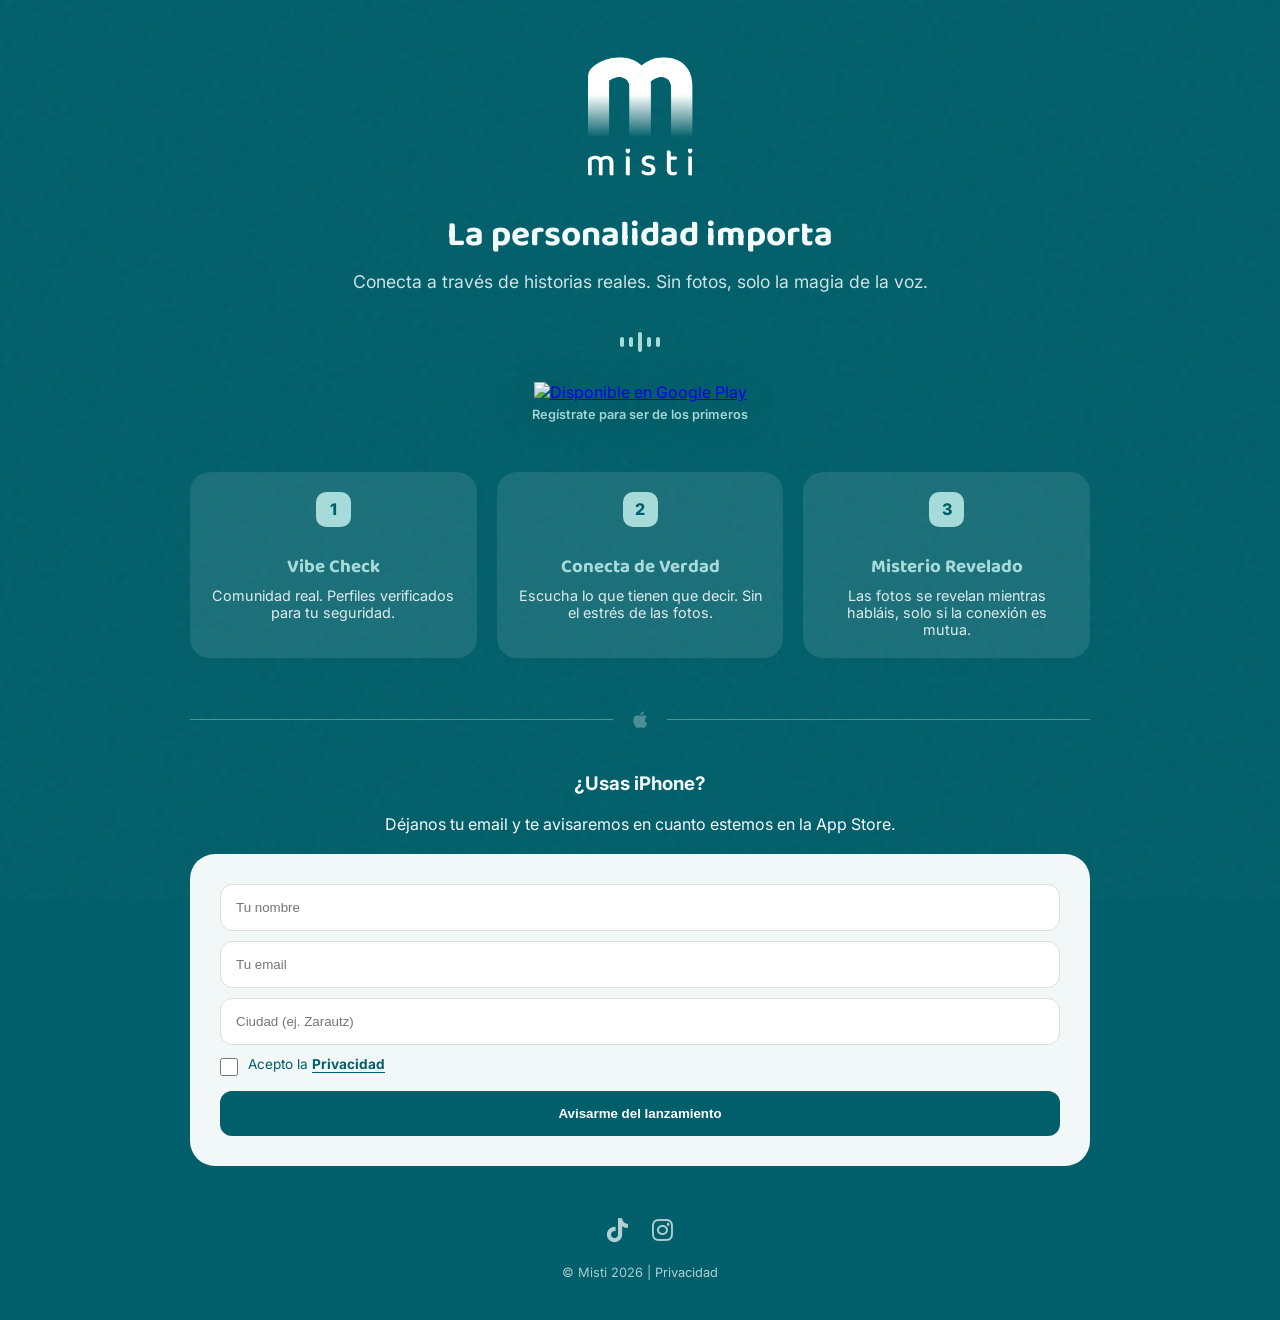
==== index.html @ 264b1047 "Update index.html" ====
<!DOCTYPE html>
<html lang="es">
<head>
    <meta name="google-site-verification" content="SDraHPqKof3FhX2z7Es7QqbI7flGneqFLPKbkOYGBNk" />
    <meta charset="UTF-8">
    <meta name="viewport" content="width=device-width, initial-scale=1.0">
    <title>Misti | Conexiones inesperadas</title>
    <link rel="icon" type="image/png" href="img/favicon.png">
    <link rel="stylesheet" href="style.css">
    <link href="https://fonts.googleapis.com/css2?family=Baloo+2:wght@600;800&family=Inter:wght@400;700;800&display=swap" rel="stylesheet">
    <link rel="stylesheet" href="https://cdnjs.cloudflare.com/ajax/libs/font-awesome/6.0.0/css/all.min.css">
</head>
<body>
    <div id="preloader">
    <div class="loader-content">
        <div class="loader-logo">
            <img src="img/logo-blanco.png" alt="Misti Isotipo">
        </div>
    </div>    
    </div>

    <div class="noise"></div>
    
    <main class="container">
        <header class="hero">
            <div class="logo-container">
                <img src="img/logo-misti-blanco.png" alt="Misti Logo" class="main-logo">
            </div>
            <h1 class="headline">La personalidad importa</h1>
            <p class="sub-headline">Conecta a través de historias reales. Sin fotos, solo la magia de la voz.</p>

            <div class="voice-wave">
                <span></span><span></span><span></span><span></span><span></span>
            </div>

            <div class="store-container">
                <a href="https://play.google.com/store/apps/details?id=com.eainhoam.misti" target="_blank" class="google-play-button">
                    <img src="https://play.google.com/intl/en_us/badges/static/images/badges/es_badge_web_generic.png" alt="Disponible en Google Play" class="play-store-img">
                </a>
                <p class="store-hint">Regístrate para ser de los primeros</p>
            </div>
        </header>

        <section class="steps">
            <div class="step">
                <div class="step-num">1</div>
                <div class="step-content">
                    <h3>Vibe Check</h3>
                    <p>Comunidad real. Perfiles verificados para tu seguridad.</p>
                </div>
            </div>
            <div class="step">
                <div class="step-num">2</div>
                <div class="step-content">
                    <h3>Conecta de Verdad</h3>
                    <p>Escucha lo que tienen que decir. Sin el estrés de las fotos.</p>
                </div>
            </div>
            <div class="step">
                <div class="step-num">3</div>
                <div class="step-content">
                    <h3>Misterio Revelado</h3>
                    <p>Las fotos se revelan mientras habláis, solo si la conexión es mutua.</p>
                </div>
            </div>
        </section>

        <div class="divider"><span><i class="fab fa-apple"></i></span></div>

        <section class="ios-section">
            <div class="cta-text">
                <h3>¿Usas iPhone?</h3>
                <p>Déjanos tu email y te avisaremos en cuanto estemos en la App Store.</p>
            </div>

            <div class="waitlist-card" id="form-container">
                <form action="https://github.us11.list-manage.com/subscribe/post?u=ead66b78d48801788b2b1b8fa&amp;id=2c58651770&amp;f_id=00b393e0f0" method="POST" id="waitlist-form">
                    <input type="text" name="FNAME" placeholder="Tu nombre">
                    <input type="email" name="EMAIL" placeholder="Tu email" required>
                    <input type="text" name="CITY" placeholder="Ciudad (ej. Zarautz)">
                    
                    <div class="checkbox-container">
                        <input type="checkbox" id="privacy" name="privacy" required>
                        <label for="privacy">Acepto la <a href="privacidad.html">Privacidad</a></label>
                    </div>

                    <button type="submit" class="btn-ios">Avisarme del lanzamiento</button>
                </form>
            </div>
        </section>

        <footer class="footer">
            <div class="social-links">
                <a href="https://www.tiktok.com/@mistisocial" target="_blank"><i class="fab fa-tiktok"></i></a>
                <a href="https://www.instagram.com/mistiappoficial/" target="_blank"><i class="fab fa-instagram"></i></a>
            </div>
            <div class="legal-footer">
                <span>© Misti 2026</span>
                <span class="separator">|</span>
                <a href="privacidad.html">Privacidad</a>
            </div>
        </footer>
    </main>

    <script>
        const form = document.getElementById("waitlist-form");
        form.addEventListener("submit", () => {
            form.querySelector('button').innerHTML = "Validando...";
        });
    </script>
    <script>
    window.addEventListener('load', function() {
        const loader = document.getElementById('preloader');
        setTimeout(() => {
            loader.classList.add('hidden');
        }, 800); // 800ms para que dé tiempo a verlo, como en Tinder
    });
</script>
</body>
</html>
---- style.css ----
:root {
    --primary: #005f6a;
    --primary-light: #a7dbda;
    --bg-dark: #005f6a;
    --bg-light: #f4f9f9;
    --text-main: #f4f9f9;
    --card-bg: rgba(255, 255, 255, 0.95);
}

* { box-sizing: border-box; transition: all 0.3s ease; }

body {
    margin: 0;
    font-family: 'Inter', sans-serif;
    background-color: var(--bg-dark);
    color: var(--text-main);
    overflow-x: hidden;
}

.noise {
    position: fixed; top: 0; width: 100%; height: 100%;
    opacity: 0.04; pointer-events: none; z-index: 1;
    background-image: url("data:image/svg+xml,%3Csvg viewBox='0 0 200 200' xmlns='http://www.w3.org/2000/svg'%3E%3Cfilter id='n'%3E%3CfeTurbulence type='fractalNoise' baseFrequency='0.65'/%3E%3C/filter%3E%3Crect width='100%25' height='100%25' filter='url(%23n)'/%3E%3C/svg%3E");
}

.container {
    width: 90%; max-width: 440px; margin: 0 auto;
    padding: 40px 0; position: relative; z-index: 2;
}

.hero { text-align: center; margin-bottom: 50px; }

.main-logo { max-width: 120px; margin-bottom: 20px; }

.headline {
    font-family: 'Baloo 2', cursive; font-size: 2.2rem;
    margin: 10px 0; line-height: 1;
}

.sub-headline { font-size: 1.1rem; opacity: 0.85; margin-bottom: 30px; }

/* ANIMACIÓN ONDA DE VOZ */
.voice-wave {
    display: flex; justify-content: center; align-items: center;
    gap: 5px; height: 40px; margin: 20px 0;
}
.voice-wave span {
    width: 4px; height: 10px; background: var(--primary-light);
    border-radius: 10px; animation: wave 1s infinite ease-in-out;
}
.voice-wave span:nth-child(2) { animation-delay: 0.2s; }
.voice-wave span:nth-child(3) { animation-delay: 0.4s; height: 20px; }
.voice-wave span:nth-child(4) { animation-delay: 0.6s; }
@keyframes wave {
    0%, 100% { height: 10px; }
    50% { height: 35px; }
}

/* STORE BUTTON */
.store-container { margin-top: 20px; }
.play-store-img { 
    width: 220px; 
    filter: drop-shadow(0 10px 20px rgba(0,0,0,0.3));
}
.play-store-img:hover { transform: scale(1.05); }
.store-hint { font-size: 0.8rem; color: var(--primary-light); font-weight: 600; margin-top: 5px; }

/* STEPS */
.steps { margin: 50px 0; display: flex; flex-direction: column; gap: 20px; }
.step { 
    display: flex; gap: 15px; align-items: center;
    background: rgba(255,255,255,0.1); padding: 20px; border-radius: 20px;
}
.step-num { 
    background: var(--primary-light); color: var(--primary);
    width: 35px; height: 35px; border-radius: 10px;
    display: flex; align-items: center; justify-content: center;
    font-weight: 800; flex-shrink: 0;
}
.step-content h3 { font-family: 'Baloo 2'; margin: 0; color: var(--primary-light); }
.step-content p { margin: 5px 0 0; font-size: 0.9rem; opacity: 0.9; }

/* PC LAYOUT */
@media (min-width: 768px) {
    .container { max-width: 900px; }
    .steps { flex-direction: row; }
    .step { flex: 1; flex-direction: column; text-align: center; }
    .step-num { margin-bottom: 10px; }
}

/* DIVIDER */
.divider { display: flex; align-items: center; margin: 40px 0; opacity: 0.3; }
.divider::before, .divider::after { content: ''; flex: 1; border-bottom: 1px solid white; }
.divider span { padding: 0 20px; font-size: 1.2rem; }

/* IOS SECTION */
.ios-section { text-align: center; }
.waitlist-card { 
    background: var(--card-bg); padding: 30px; border-radius: 25px;
    color: var(--primary); margin-top: 20px;
}
input { 
    width: 100%; 
    padding: 15px; 
    margin-bottom: 10px;
    border-radius: 12px; 
    border: 1px solid #ddd; 
    outline: none;
}
input[type="checkbox"] {
    width: auto; /* IMPORTANTE: esto quita el estiramiento */
    margin: 0;   /* Quitamos márgenes que lo separen del texto */
    flex-shrink: 0; /* Evita que el checkbox se haga pequeño */
    margin-top: 3px; /* Lo alinea mejor con la primera línea de texto */
    accent-color: var(--primary);
    cursor: pointer;
    width: 18px; /* Un tamaño fijo para que se vea simétrico */
    height: 18px;
}
button { 
    width: 100%; padding: 15px; border-radius: 12px; border: none;
    background: var(--primary); color: white; font-weight: 800; cursor: pointer;
}
.checkbox-container {
    font-size: 0.85rem;
    color: var(--primary); /* El texto ahora es tu verde oscuro */
    margin-bottom: 15px;
    display: flex;
    align-items: flex-start;
    gap: 10px;
    text-align: left;
    line-height: 1.4;
}
.checkbox-container a {
    color: var(--primary); /* Quitamos el azul y ponemos tu verde */
    text-decoration: underline; /* Mantenemos el subrayado para que sea legalmente claro */
    font-weight: 700; /* Le damos fuerza */
    text-underline-offset: 3px; /* Separamos un poco la línea del texto (más limpio) */
}
.checkbox-container a:hover {
    color: var(--primary-hover);
    text-decoration: none; /* Al pasar el ratón, quitamos el subrayado para dar feedback */
}
input[type="checkbox"] {
    accent-color: var(--primary);
    cursor: pointer;
}
/* FOOTER */
.footer { margin-top: 50px; text-align: center; opacity: 0.7; }
.social-links a { color: white; font-size: 1.5rem; margin: 0 10px; }
.legal-footer { font-size: 0.8rem; margin-top: 20px; }
.legal-footer a { color: white; text-decoration: none; }
/* --- BOTÓN VOLVER (Para páginas legales) --- */
.back-link {
    display: inline-flex;
    align-items: center;
    background: rgba(255, 255, 255, 0.15); /* Fondo sutil */
    color: white !important;
    text-decoration: none;
    font-weight: 800;
    margin-bottom: 20px;
    font-size: 0.9rem;
    padding: 12px 20px;
    border-radius: 15px;
    backdrop-filter: blur(10px); /* Efecto cristal */
    border: 1px solid rgba(255, 255, 255, 0.2);
}

.back-link:hover {
    background: white;
    color: var(--primary) !important;
    transform: translateX(-5px); /* Efecto de empuje hacia atrás */
}

/* Ajuste para que el contenedor de privacidad pueda ser más ancho en PC */
.container-legal {
    max-width: 800px !important;
}
/* --- SPLASH SCREEN MINIMALISTA (SOLO LOGO M) --- */
#preloader {
    position: fixed;
    top: 0; left: 0;
    width: 100%; height: 100%;
    background: var(--bg-dark);
    display: flex;
    justify-content: center;
    align-items: center;
    z-index: 9999;
    transition: opacity 0.8s ease, visibility 0.8s;
}

#preloader.hidden {
    opacity: 0;
    visibility: hidden;
}

.loader-logo img {
    width: 200px; /* Un poco más grande al estar sola */
    height: auto;
    filter: drop-shadow(0 0 20px rgba(255, 255, 255, 0.15));
    /* Animación de entrada + respiración */
    animation: popIn 0.6s cubic-bezier(0.175, 0.885, 0.32, 1.275) forwards, 
               breathing 2s ease-in-out 0.6s infinite;
}

/* Animación de entrada */
@keyframes popIn {
    0% { transform: scale(0); opacity: 0; }
    100% { transform: scale(1); opacity: 1; }
}

/* Animación de respiración suave */
@keyframes breathing {
    0%, 100% { transform: scale(1); filter: drop-shadow(0 0 20px rgba(255, 255, 255, 0.15)); }
    50% { transform: scale(1.05); filter: drop-shadow(0 0 30px rgba(255, 255, 255, 0.25)); }
}
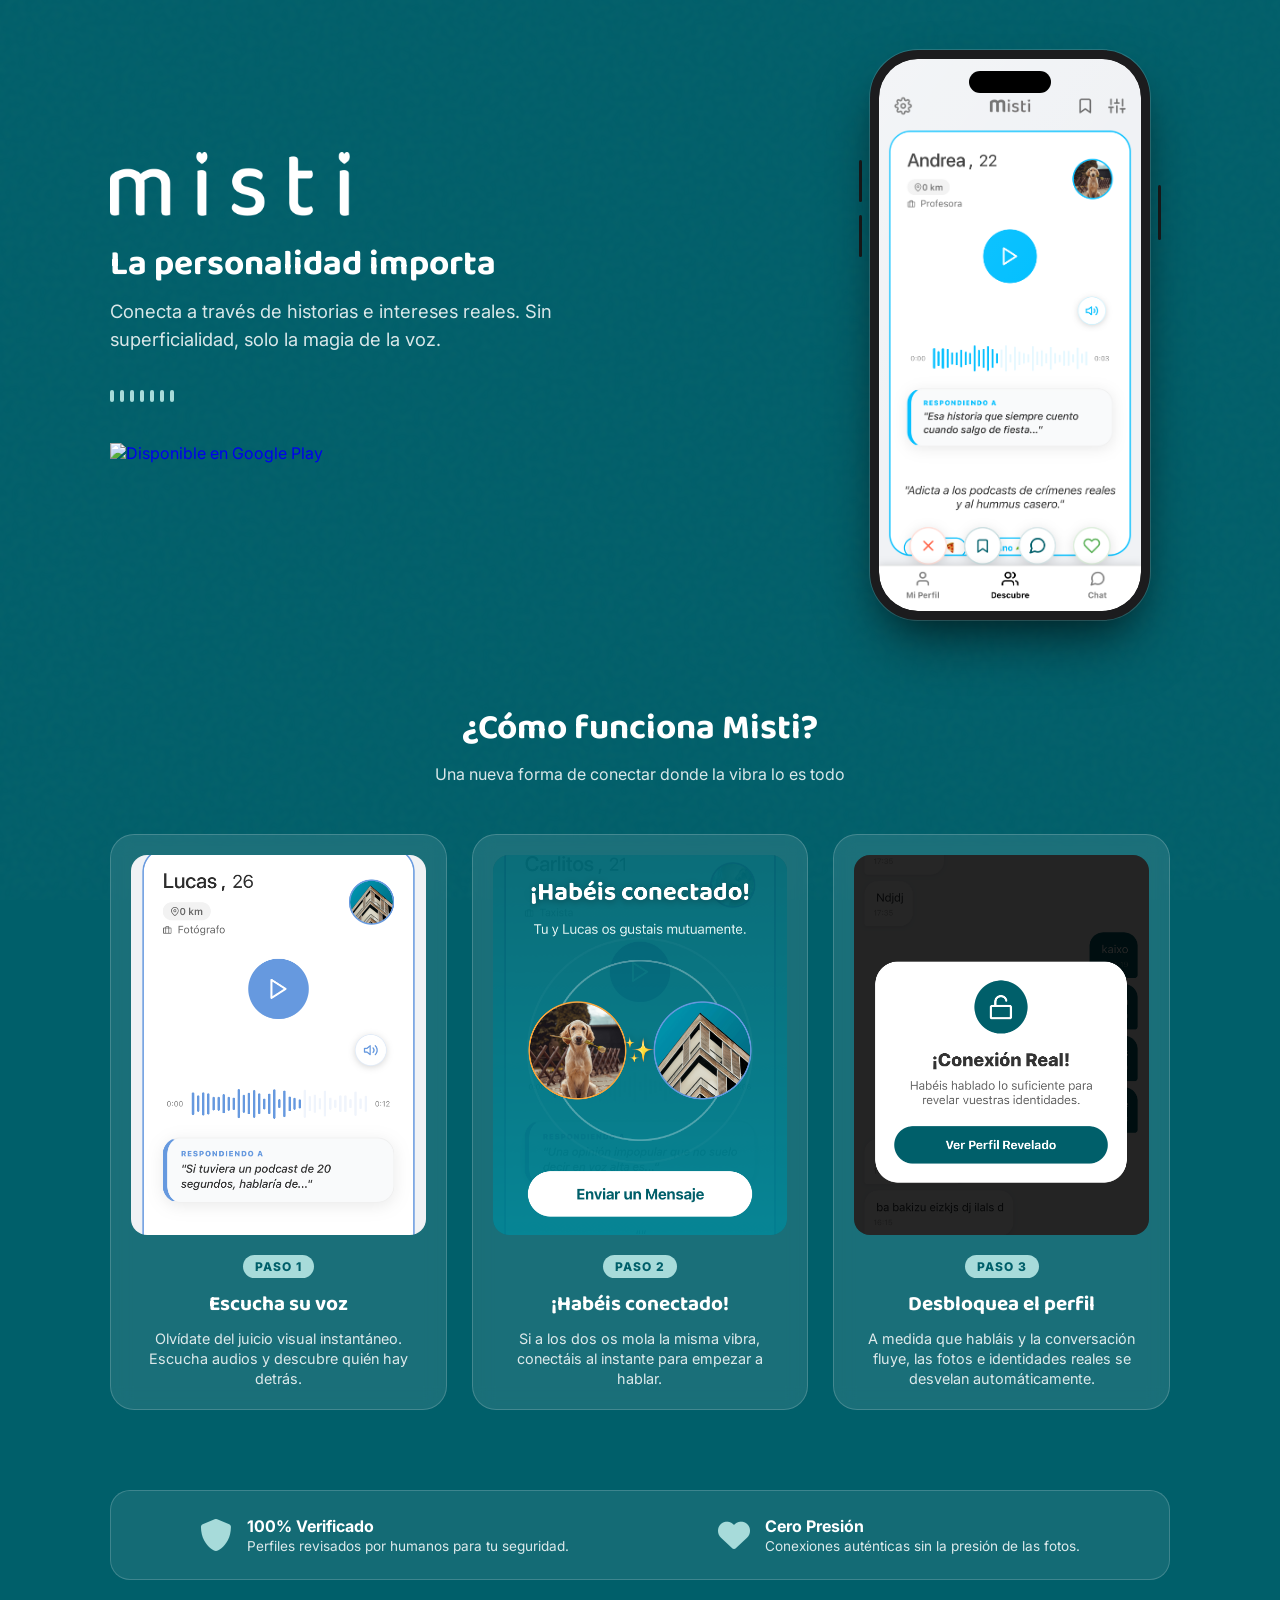
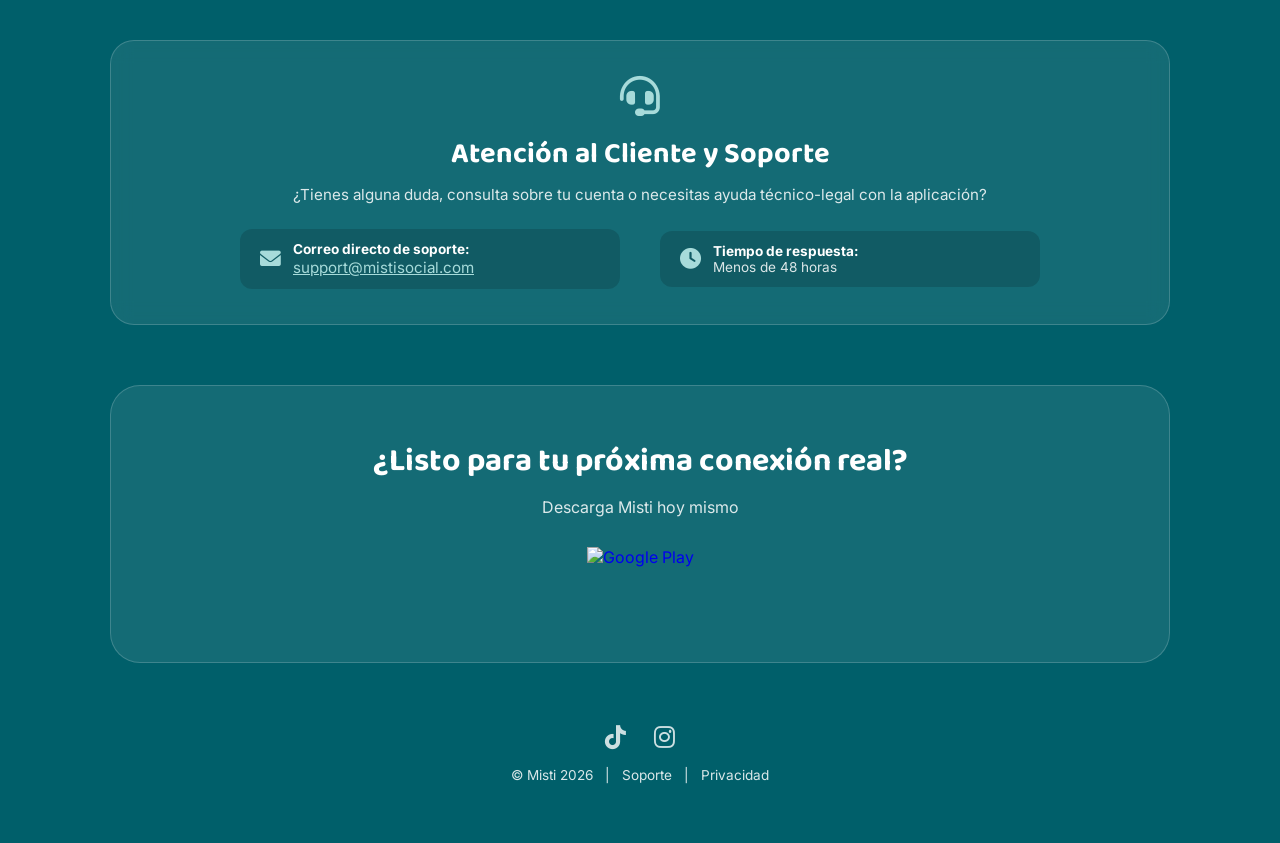
==== commit fb664d09: "fist web with no ios" ====
--- a/index.html
+++ b/index.html
@@ -4,98 +4,183 @@
     <meta name="google-site-verification" content="SDraHPqKof3FhX2z7Es7QqbI7flGneqFLPKbkOYGBNk" />
     <meta charset="UTF-8">
     <meta name="viewport" content="width=device-width, initial-scale=1.0">
-    <title>Misti | Conexiones inesperadas</title>
+    <title>Misti | Conexiones Reales por Voz</title>
     <link rel="icon" type="image/png" href="img/favicon.png">
     <link rel="stylesheet" href="style.css">
-    <link href="https://fonts.googleapis.com/css2?family=Baloo+2:wght@600;800&family=Inter:wght@400;700;800&display=swap" rel="stylesheet">
+    <link href="https://fonts.googleapis.com/css2?family=Baloo+2:wght@600;800&family=Inter:wght@400;600;700;800&display=swap" rel="stylesheet">
     <link rel="stylesheet" href="https://cdnjs.cloudflare.com/ajax/libs/font-awesome/6.0.0/css/all.min.css">
 </head>
 <body>
     <div id="preloader">
-    <div class="loader-content">
-        <div class="loader-logo">
-            <img src="img/logo-blanco.png" alt="Misti Isotipo">
-        </div>
-    </div>    
+        <div class="loader-content">
+            <div class="loader-logo">
+                <img src="img/logo-blanco.png" alt="Misti Isotipo">
+            </div>
+        </div>    
     </div>
 
     <div class="noise"></div>
     
-    <main class="container">
-        <header class="hero">
-            <div class="logo-container">
-                <img src="img/logo-misti-blanco.png" alt="Misti Logo" class="main-logo">
-            </div>
-            <h1 class="headline">La personalidad importa</h1>
-            <p class="sub-headline">Conecta a través de historias reales. Sin fotos, solo la magia de la voz.</p>
+    <main class="main-wrapper">
+        <!-- HERO SECTION -->
+        <section class="hero-section">
+            <div class="hero-content">
+                <!-- LOGO GRANDE JUSTO ENCIMA DEL TITULAR -->
+                <div class="logo-hero-container">
+                    <img src="img/logo-blanco.png" alt="Misti Logo" class="main-logo">
+                </div>
 
-            <div class="voice-wave">
-                <span></span><span></span><span></span><span></span><span></span>
+                <h1 class="headline">La personalidad importa</h1>
+                <p class="sub-headline">Conecta a través de historias e intereses reales. Sin superficialidad, solo la magia de la voz.</p>
+
+                <div class="voice-wave">
+                    <span></span><span></span><span></span><span></span><span></span><span></span><span></span>
+                </div>
+
+                <!-- BOTÓN GOOGLE PLAY -->
+                <div class="store-container hero-stores" id="download">
+                    <a href="https://play.google.com/store/apps/details?id=com.eainhoam.misti" target="_blank" class="store-button">
+                        <img src="https://play.google.com/intl/en_us/badges/static/images/badges/es_badge_web_generic.png" alt="Disponible en Google Play" class="play-store-img hero-play">
+                    </a>
+                </div>
             </div>
 
-            <div class="store-container">
-                <a href="https://play.google.com/store/apps/details?id=com.eainhoam.misti" target="_blank" class="google-play-button">
-                    <img src="https://play.google.com/intl/en_us/badges/static/images/badges/es_badge_web_generic.png" alt="Disponible en Google Play" class="play-store-img">
-                </a>
-                <p class="store-hint">Regístrate para ser de los primeros</p>
-            </div>
-        </header>
-
-        <section class="steps">
-            <div class="step">
-                <div class="step-num">1</div>
-                <div class="step-content">
-                    <h3>Vibe Check</h3>
-                    <p>Comunidad real. Perfiles verificados para tu seguridad.</p>
-                </div>
-            </div>
-            <div class="step">
-                <div class="step-num">2</div>
-                <div class="step-content">
-                    <h3>Conecta de Verdad</h3>
-                    <p>Escucha lo que tienen que decir. Sin el estrés de las fotos.</p>
-                </div>
-            </div>
-            <div class="step">
-                <div class="step-num">3</div>
-                <div class="step-content">
-                    <h3>Misterio Revelado</h3>
-                    <p>Las fotos se revelan mientras habláis, solo si la conexión es mutua.</p>
+            <!-- MOCKUP REALISTA DEL TELÉFONO -->
+            <div class="hero-mockup">
+                <div class="phone-container">
+                    <!-- Botones laterales físicos -->
+                    <div class="phone-btn phone-btn-vol-up"></div>
+                    <div class="phone-btn phone-btn-vol-down"></div>
+                    <div class="phone-btn phone-btn-power"></div>
+                    
+                    <!-- Chasis del teléfono -->
+                    <div class="phone-frame">
+                        <!-- Isla Dinámica -->
+                        <div class="phone-notch"></div>
+                        <!-- Reflejo de cristal arriba de la pantalla -->
+                        <div class="phone-glare"></div>
+                        <!-- Captura de pantalla -->
+                        <img src="img/IMG_3942.PNG" alt="Misti App Profile" class="phone-screen">
+                    </div>
                 </div>
             </div>
         </section>
 
-        <div class="divider"><span><i class="fab fa-apple"></i></span></div>
-
-        <section class="ios-section">
-            <div class="cta-text">
-                <h3>¿Usas iPhone?</h3>
-                <p>Déjanos tu email y te avisaremos en cuanto estemos en la App Store.</p>
+        <!-- SHOWCASE / PASOS DE LA APP -->
+        <section class="showcase-section">
+            <div class="section-title">
+                <h2>¿Cómo funciona Misti?</h2>
+                <p>Una nueva forma de conectar donde la vibra lo es todo</p>
             </div>
 
-            <div class="waitlist-card" id="form-container">
-                <form action="https://github.us11.list-manage.com/subscribe/post?u=ead66b78d48801788b2b1b8fa&amp;id=2c58651770&amp;f_id=00b393e0f0" method="POST" id="waitlist-form">
-                    <input type="text" name="FNAME" placeholder="Tu nombre">
-                    <input type="email" name="EMAIL" placeholder="Tu email" required>
-                    <input type="text" name="CITY" placeholder="Ciudad (ej. Zarautz)">
-                    
-                    <div class="checkbox-container">
-                        <input type="checkbox" id="privacy" name="privacy" required>
-                        <label for="privacy">Acepto la <a href="privacidad.html">Privacidad</a></label>
+            <div class="cards-grid">
+                <!-- CARD 1 -->
+                <div class="feature-card">
+                    <div class="card-image">
+                        <img src="img/IMG_3943.PNG" alt="Escucha historias">
                     </div>
+                    <div class="card-text">
+                        <span class="step-badge">Paso 1</span>
+                        <h3>Escucha su voz</h3>
+                        <p>Olvídate del juicio visual instantáneo. Escucha audios y descubre quién hay detrás.</p>
+                    </div>
+                </div>
 
-                    <button type="submit" class="btn-ios">Avisarme del lanzamiento</button>
-                </form>
+                <!-- CARD 2 -->
+                <div class="feature-card">
+                    <div class="card-image">
+                        <img src="img/IMG_3945.PNG" alt="Haz Match por Vibra">
+                    </div>
+                    <div class="card-text">
+                        <span class="step-badge highlight">Paso 2</span>
+                        <h3>¡Habéis conectado!</h3>
+                        <p>Si a los dos os mola la misma vibra, conectáis al instante para empezar a hablar.</p>
+                    </div>
+                </div>
+
+                <!-- CARD 3 -->
+                <div class="feature-card">
+                    <div class="card-image">
+                        <img src="img/IMG_3941.PNG" alt="Revela la foto">
+                    </div>
+                    <div class="card-text">
+                        <span class="step-badge">Paso 3</span>
+                        <h3>Desbloquea el perfil</h3>
+                        <p>A medida que habláis y la conversación fluye, las fotos e identidades reales se desvelan automáticamente.</p>
+                    </div>
+                </div>
             </div>
         </section>
 
+        <!-- BANNER DE CONFIANZA -->
+        <section class="trust-banner">
+            <div class="trust-item">
+                <i class="fas fa-shield-alt"></i>
+                <div>
+                    <h4>100% Verificado</h4>
+                    <p>Perfiles revisados por humanos para tu seguridad.</p>
+                </div>
+            </div>
+            <div class="trust-item">
+                <i class="fas fa-heart"></i>
+                <div>
+                    <h4>Cero Presión</h4>
+                    <p>Conexiones auténticas sin la presión de las fotos.</p>
+                </div>
+            </div>
+        </section>
+
+        <!-- SECCIÓN DE SOPORTE Y CONTACTO (REQUISITO APPLE APP STORE) -->
+        <section class="support-section" id="soporte">
+            <div class="support-card">
+                <div class="support-header">
+                    <i class="fas fa-headset support-icon"></i>
+                    <h2>Atención al Cliente y Soporte</h2>
+                    <p>¿Tienes alguna duda, consulta sobre tu cuenta o necesitas ayuda técnico-legal con la aplicación?</p>
+                </div>
+                
+                <div class="support-info">
+                    <div class="info-item">
+                        <i class="fas fa-envelope"></i>
+                        <div>
+                            <strong>Correo directo de soporte:</strong>
+                            <a href="mailto:support@mistisocial.com">support@mistisocial.com</a>
+                        </div>
+                    </div>
+
+                    <div class="info-item">
+                        <i class="fas fa-clock"></i>
+                        <div>
+                            <strong>Tiempo de respuesta:</strong>
+                            <p>Menos de 48 horas</p>
+                        </div>
+                    </div>
+                </div>
+            </div>
+        </section>
+
+        <!-- CTA FINAL -->
+        <section class="cta-section">
+            <h2>¿Listo para tu próxima conexión real?</h2>
+            <p>Descarga Misti hoy mismo</p>
+            
+            <div class="store-container footer-stores">
+                <a href="https://play.google.com/store/apps/details?id=com.eainhoam.misti" target="_blank" class="store-button">
+                    <img src="https://play.google.com/intl/en_us/badges/static/images/badges/es_badge_web_generic.png" alt="Google Play" class="play-store-img">
+                </a>
+            </div>
+        </section>
+
+        <!-- FOOTER -->
         <footer class="footer">
             <div class="social-links">
-                <a href="https://www.tiktok.com/@mistisocial" target="_blank"><i class="fab fa-tiktok"></i></a>
-                <a href="https://www.instagram.com/mistiappoficial/" target="_blank"><i class="fab fa-instagram"></i></a>
+                <a href="https://www.tiktok.com/@mistisocial" target="_blank" aria-label="TikTok"><i class="fab fa-tiktok"></i></a>
+                <a href="https://www.instagram.com/mistisocial/" target="_blank" aria-label="Instagram"><i class="fab fa-instagram"></i></a>
             </div>
             <div class="legal-footer">
                 <span>© Misti 2026</span>
+                <span class="separator">|</span>
+                <a href="#soporte">Soporte</a>
                 <span class="separator">|</span>
                 <a href="privacidad.html">Privacidad</a>
             </div>
@@ -103,18 +188,12 @@
     </main>
 
     <script>
-        const form = document.getElementById("waitlist-form");
-        form.addEventListener("submit", () => {
-            form.querySelector('button').innerHTML = "Validando...";
-        });
-    </script>
-    <script>
     window.addEventListener('load', function() {
         const loader = document.getElementById('preloader');
         setTimeout(() => {
             loader.classList.add('hidden');
-        }, 800); // 800ms para que dé tiempo a verlo, como en Tinder
+        }, 600);
     });
-</script>
+    </script>
 </body>
-</html>
+</html>
--- a/style.css
+++ b/style.css
@@ -1,192 +1,461 @@
 :root {
-    --primary: #005f6a;
+    --bg-main: #005f6a;
     --primary-light: #a7dbda;
-    --bg-dark: #005f6a;
-    --bg-light: #f4f9f9;
-    --text-main: #f4f9f9;
-    --card-bg: rgba(255, 255, 255, 0.95);
-}
-
-* { box-sizing: border-box; transition: all 0.3s ease; }
-
+    --text-main: #ffffff;
+    --text-muted: rgba(255, 255, 255, 0.85);
+    --card-bg: rgba(255, 255, 255, 0.1);
+    --card-border: rgba(255, 255, 255, 0.18);
+}
+
+* { 
+    box-sizing: border-box; 
+    transition: all 0.3s ease;
+    margin: 0;
+    padding: 0;
+}
+
+html {
+    scroll-behavior: smooth;
+}
+
+/* FONDO ÚNICO SÓLIDO #005f6a SIN DEGRADADOS */
 body {
-    margin: 0;
     font-family: 'Inter', sans-serif;
-    background-color: var(--bg-dark);
+    background-color: var(--bg-main);
     color: var(--text-main);
     overflow-x: hidden;
 }
 
+/* TEXTURA SUAVE OPCIONAL DE RUIDO */
 .noise {
-    position: fixed; top: 0; width: 100%; height: 100%;
-    opacity: 0.04; pointer-events: none; z-index: 1;
+    position: fixed; top: 0; left: 0; width: 100%; height: 100%;
+    opacity: 0.03; pointer-events: none; z-index: 1;
     background-image: url("data:image/svg+xml,%3Csvg viewBox='0 0 200 200' xmlns='http://www.w3.org/2000/svg'%3E%3Cfilter id='n'%3E%3CfeTurbulence type='fractalNoise' baseFrequency='0.65'/%3E%3C/filter%3E%3Crect width='100%25' height='100%25' filter='url(%23n)'/%3E%3C/svg%3E");
 }
 
-.container {
-    width: 90%; max-width: 440px; margin: 0 auto;
-    padding: 40px 0; position: relative; z-index: 2;
-}
-
-.hero { text-align: center; margin-bottom: 50px; }
-
-.main-logo { max-width: 120px; margin-bottom: 20px; }
+/* CONTENEDOR PRINCIPAL */
+.main-wrapper {
+    max-width: 1100px;
+    margin: 0 auto;
+    padding: 50px 20px 40px;
+    position: relative;
+    z-index: 2;
+}
+
+/* LOGO MISTI PRINCIPAL EN HERO */
+.logo-hero-container {
+    margin-bottom: 25px;
+}
+
+.main-logo {
+    max-width: 240px;
+    height: auto;
+}
+
+/* HERO SECTION */
+.hero-section {
+    display: flex;
+    flex-direction: column;
+    align-items: center;
+    gap: 40px;
+    text-align: center;
+    margin-bottom: 80px;
+}
+
+@media (min-width: 900px) {
+    .hero-section {
+        flex-direction: row;
+        text-align: left;
+        justify-content: space-between;
+    }
+    .hero-content {
+        max-width: 550px;
+    }
+}
+
+.badge {
+    display: inline-block;
+    background: rgba(255, 255, 255, 0.15);
+    border: 1px solid rgba(255, 255, 255, 0.3);
+    color: var(--text-main);
+    padding: 6px 16px;
+    border-radius: 30px;
+    font-size: 0.85rem;
+    font-weight: 600;
+    margin-bottom: 20px;
+}
 
 .headline {
-    font-family: 'Baloo 2', cursive; font-size: 2.2rem;
-    margin: 10px 0; line-height: 1;
-}
-
-.sub-headline { font-size: 1.1rem; opacity: 0.85; margin-bottom: 30px; }
-
-/* ANIMACIÓN ONDA DE VOZ */
+    font-family: 'Baloo 2', cursive;
+    font-size: 2.2rem;
+    line-height: 1.1;
+    margin-bottom: 15px;
+    color: #ffffff;
+}
+
+.sub-headline {
+    font-size: 1.15rem;
+    color: var(--text-muted);
+    line-height: 1.5;
+    margin-bottom: 25px;
+}
+
+/* ONDA DE VOZ ANIMADA */
 .voice-wave {
-    display: flex; justify-content: center; align-items: center;
-    gap: 5px; height: 40px; margin: 20px 0;
-}
+    display: flex;
+    align-items: center;
+    gap: 6px;
+    height: 35px;
+    margin-bottom: 30px;
+}
+
+@media (max-width: 899px) {
+    .voice-wave { justify-content: center; }
+}
+
 .voice-wave span {
-    width: 4px; height: 10px; background: var(--primary-light);
-    border-radius: 10px; animation: wave 1s infinite ease-in-out;
-}
-.voice-wave span:nth-child(2) { animation-delay: 0.2s; }
-.voice-wave span:nth-child(3) { animation-delay: 0.4s; height: 20px; }
-.voice-wave span:nth-child(4) { animation-delay: 0.6s; }
+    width: 4px;
+    height: 12px;
+    background: var(--primary-light);
+    border-radius: 10px;
+    animation: wave 1.2s infinite ease-in-out;
+}
+
+.voice-wave span:nth-child(2) { animation-delay: 0.15s; }
+.voice-wave span:nth-child(3) { animation-delay: 0.3s; }
+.voice-wave span:nth-child(4) { animation-delay: 0.45s; }
+.voice-wave span:nth-child(5) { animation-delay: 0.6s; }
+.voice-wave span:nth-child(6) { animation-delay: 0.75s; }
+
 @keyframes wave {
-    0%, 100% { height: 10px; }
-    50% { height: 35px; }
-}
-
-/* STORE BUTTON */
-.store-container { margin-top: 20px; }
+    0%, 100% { height: 10px; opacity: 0.5; }
+    50% { height: 35px; opacity: 1; }
+}
+
+/* MOCKUP REALISTA IPHONE */
+.hero-mockup {
+    position: relative;
+    display: flex;
+    justify-content: center;
+    align-items: center;
+    width: 100%;
+    max-width: 320px;
+}
+
+.phone-container {
+    position: relative;
+    width: 280px;
+    height: 570px;
+}
+
+/* BOTONES FÍSICOS LATERALES */
+.phone-btn {
+    position: absolute;
+    background: #1a1a1b;
+    border-radius: 2px;
+}
+
+.phone-btn-vol-up {
+    left: -11px;
+    top: 110px;
+    width: 3px;
+    height: 42px;
+}
+
+.phone-btn-vol-down {
+    left: -11px;
+    top: 165px;
+    width: 3px;
+    height: 42px;
+}
+
+.phone-btn-power {
+    right: -11px;
+    top: 135px;
+    width: 3px;
+    height: 55px;
+}
+
+/* MARCO EXTERNO Y SOMBRA 3D */
+.phone-frame {
+    width: 100%;
+    height: 100%;
+    background: #000;
+    border-radius: 48px;
+    border: 9px solid #1c1c1e; /* Bisel oscuro tipo titanio */
+    box-shadow: 
+        0 0 0 1px rgba(255, 255, 255, 0.15), /* Línea de reflejo externa */
+        0 30px 60px -12px rgba(0, 0, 0, 0.5), /* Sombra profunda */
+        0 18px 36px -18px rgba(0, 0, 0, 0.4);
+    overflow: hidden;
+    position: relative;
+}
+
+/* ISLA DINÁMICA (DYNAMIC ISLAND) */
+.phone-notch {
+    position: absolute;
+    top: 12px;
+    left: 50%;
+    transform: translateX(-50%);
+    width: 82px;
+    height: 22px;
+    background: #000;
+    border-radius: 20px;
+    z-index: 10;
+    box-shadow: 0 0 2px rgba(255, 255, 255, 0.1);
+}
+
+/* EFECTO DE CRISTAL / BRILLO EN PANTALLA */
+.phone-glare {
+    position: absolute;
+    top: 0;
+    left: 0;
+    width: 100%;
+    height: 100%;
+    background: linear-gradient(
+        125deg,
+        rgba(255, 255, 255, 0.2) 0%,
+        rgba(255, 255, 255, 0.05) 35%,
+        rgba(255, 255, 255, 0) 55%
+    );
+    pointer-events: none;
+    z-index: 5;
+}
+
+/* PANTALLA INTERNA */
+.phone-screen {
+    width: 100%;
+    height: 100%;
+    object-fit: cover;
+    object-position: center;
+    display: block;
+    border-radius: 38px;
+}
+
+/* BOTONES DE TIENDA GENERALES */
+.store-container { 
+    display: flex;
+    flex-wrap: wrap;
+    align-items: center;
+    gap: 15px;
+}
+
+.store-button {
+    display: inline-flex;
+    align-items: center;
+    justify-content: center;
+    text-decoration: none;
+}
+
+.store-button:hover img { 
+    transform: scale(1.05); 
+}
+
+/* BOTONES SUPERIORES (HERO) - MÁS GRANDES */
+.hero-stores {
+    margin-top: 10px;
+}
+
+@media (max-width: 899px) {
+    .hero-stores { justify-content: center; }
+}
+
+.play-store-img.hero-play { 
+    height: 75px; /* Un poco más grandes */
+    width: auto;
+}
+
+.app-store-img.hero-app {
+    height: 53px; /* Escala idéntica a Play Store */
+    width: auto;
+    border-radius: 7px;
+}
+
+/* BOTONES INFERIORES (CENTRADOS) */
+.footer-stores {
+    justify-content: center;
+    width: 100%;
+}
+
 .play-store-img { 
-    width: 220px; 
-    filter: drop-shadow(0 10px 20px rgba(0,0,0,0.3));
-}
-.play-store-img:hover { transform: scale(1.05); }
-.store-hint { font-size: 0.8rem; color: var(--primary-light); font-weight: 600; margin-top: 5px; }
-
-/* STEPS */
-.steps { margin: 50px 0; display: flex; flex-direction: column; gap: 20px; }
-.step { 
-    display: flex; gap: 15px; align-items: center;
-    background: rgba(255,255,255,0.1); padding: 20px; border-radius: 20px;
-}
-.step-num { 
-    background: var(--primary-light); color: var(--primary);
-    width: 35px; height: 35px; border-radius: 10px;
-    display: flex; align-items: center; justify-content: center;
-    font-weight: 800; flex-shrink: 0;
-}
-.step-content h3 { font-family: 'Baloo 2'; margin: 0; color: var(--primary-light); }
-.step-content p { margin: 5px 0 0; font-size: 0.9rem; opacity: 0.9; }
-
-/* PC LAYOUT */
+    height: 65px;
+    width: auto;
+}
+
+.app-store-img {
+    height: 46px;
+    width: auto;
+    border-radius: 6px;
+}
+
+/* SHOWCASE Y CARDS MEJORADAS */
+.showcase-section { margin: 80px 0; }
+.section-title { text-align: center; margin-bottom: 50px; }
+.section-title h2 { font-family: 'Baloo 2', cursive; font-size: 2.2rem; margin-bottom: 8px; }
+.section-title p { color: var(--text-muted); }
+
+.cards-grid {
+    display: grid;
+    grid-template-columns: 1fr;
+    gap: 25px;
+}
+
 @media (min-width: 768px) {
-    .container { max-width: 900px; }
-    .steps { flex-direction: row; }
-    .step { flex: 1; flex-direction: column; text-align: center; }
-    .step-num { margin-bottom: 10px; }
-}
-
-/* DIVIDER */
-.divider { display: flex; align-items: center; margin: 40px 0; opacity: 0.3; }
-.divider::before, .divider::after { content: ''; flex: 1; border-bottom: 1px solid white; }
-.divider span { padding: 0 20px; font-size: 1.2rem; }
-
-/* IOS SECTION */
-.ios-section { text-align: center; }
-.waitlist-card { 
-    background: var(--card-bg); padding: 30px; border-radius: 25px;
-    color: var(--primary); margin-top: 20px;
-}
-input { 
-    width: 100%; 
-    padding: 15px; 
+    .cards-grid { grid-template-columns: repeat(3, 1fr); }
+}
+
+.feature-card {
+    background: var(--card-bg);
+    border: 1px solid var(--card-border);
+    backdrop-filter: blur(10px);
+    border-radius: 24px;
+    padding: 20px;
+    display: flex;
+    flex-direction: column;
+    align-items: center;
+    transition: transform 0.3s ease, border-color 0.3s ease, box-shadow 0.3s ease;
+}
+
+.feature-card:hover {
+    transform: translateY(-8px);
+    border-color: rgba(255, 255, 255, 0.4);
+    box-shadow: 0 15px 35px rgba(0, 0, 0, 0.2);
+}
+
+.card-image {
+    width: 100%;
+    height: 380px;
+    border-radius: 16px;
+    overflow: hidden;
+    margin-bottom: 20px;
+    background: rgba(0, 0, 0, 0.1);
+}
+
+.card-image img {
+    width: 100%;
+    height: 100%;
+    object-fit: cover;
+    object-position: center top;
+    display: block;
+    transition: transform 0.5s ease;
+}
+
+.feature-card:hover .card-image img {
+    transform: scale(1.04);
+}
+
+.card-text { text-align: center; }
+
+.step-badge {
+    font-size: 0.75rem;
+    font-weight: 800;
+    text-transform: uppercase;
+    letter-spacing: 1px;
+    color: var(--bg-main);
+    background: var(--primary-light);
+    padding: 4px 12px;
+    border-radius: 12px;
+    display: inline-block;
     margin-bottom: 10px;
-    border-radius: 12px; 
-    border: 1px solid #ddd; 
-    outline: none;
-}
-input[type="checkbox"] {
-    width: auto; /* IMPORTANTE: esto quita el estiramiento */
-    margin: 0;   /* Quitamos márgenes que lo separen del texto */
-    flex-shrink: 0; /* Evita que el checkbox se haga pequeño */
-    margin-top: 3px; /* Lo alinea mejor con la primera línea de texto */
-    accent-color: var(--primary);
-    cursor: pointer;
-    width: 18px; /* Un tamaño fijo para que se vea simétrico */
-    height: 18px;
-}
-button { 
-    width: 100%; padding: 15px; border-radius: 12px; border: none;
-    background: var(--primary); color: white; font-weight: 800; cursor: pointer;
-}
-.checkbox-container {
+}
+
+.card-text h3 { font-family: 'Baloo 2'; font-size: 1.3rem; margin-bottom: 8px; }
+.card-text p { font-size: 0.9rem; color: var(--text-muted); line-height: 1.4; }
+
+/* BANNER DE CONFIANZA */
+.trust-banner {
+    display: flex;
+    flex-direction: column;
+    gap: 20px;
+    background: rgba(255, 255, 255, 0.08);
+    border: 1px solid var(--card-border);
+    border-radius: 20px;
+    padding: 25px;
+    margin: 60px 0;
+}
+
+@media (min-width: 600px) {
+    .trust-banner {
+        flex-direction: row;
+        justify-content: space-around;
+    }
+}
+
+.trust-item {
+    display: flex;
+    align-items: center;
+    gap: 15px;
+}
+
+.trust-item i {
+    font-size: 2rem;
+    color: var(--primary-light);
+}
+
+.trust-item h4 {
+    font-size: 1rem;
+    margin-bottom: 2px;
+}
+
+.trust-item p {
     font-size: 0.85rem;
-    color: var(--primary); /* El texto ahora es tu verde oscuro */
-    margin-bottom: 15px;
-    display: flex;
-    align-items: flex-start;
-    gap: 10px;
-    text-align: left;
-    line-height: 1.4;
-}
-.checkbox-container a {
-    color: var(--primary); /* Quitamos el azul y ponemos tu verde */
-    text-decoration: underline; /* Mantenemos el subrayado para que sea legalmente claro */
-    font-weight: 700; /* Le damos fuerza */
-    text-underline-offset: 3px; /* Separamos un poco la línea del texto (más limpio) */
-}
-.checkbox-container a:hover {
-    color: var(--primary-hover);
-    text-decoration: none; /* Al pasar el ratón, quitamos el subrayado para dar feedback */
-}
-input[type="checkbox"] {
-    accent-color: var(--primary);
-    cursor: pointer;
-}
+    color: var(--text-muted);
+}
+
+/* CTA SECTION */
+.cta-section {
+    text-align: center;
+    background: rgba(255, 255, 255, 0.08);
+    border: 1px solid var(--card-border);
+    border-radius: 30px;
+    padding: 50px 20px;
+    margin: 60px 0;
+    display: flex;
+    flex-direction: column;
+    align-items: center;
+}
+
+.cta-section h2 {
+    font-family: 'Baloo 2';
+    font-size: 2rem;
+    margin-bottom: 10px;
+}
+
+.cta-section p {
+    color: var(--text-muted);
+    margin-bottom: 30px;
+}
+
 /* FOOTER */
-.footer { margin-top: 50px; text-align: center; opacity: 0.7; }
-.social-links a { color: white; font-size: 1.5rem; margin: 0 10px; }
-.legal-footer { font-size: 0.8rem; margin-top: 20px; }
-.legal-footer a { color: white; text-decoration: none; }
-/* --- BOTÓN VOLVER (Para páginas legales) --- */
-.back-link {
-    display: inline-flex;
-    align-items: center;
-    background: rgba(255, 255, 255, 0.15); /* Fondo sutil */
-    color: white !important;
-    text-decoration: none;
-    font-weight: 800;
-    margin-bottom: 20px;
-    font-size: 0.9rem;
-    padding: 12px 20px;
-    border-radius: 15px;
-    backdrop-filter: blur(10px); /* Efecto cristal */
-    border: 1px solid rgba(255, 255, 255, 0.2);
-}
-
-.back-link:hover {
-    background: white;
-    color: var(--primary) !important;
-    transform: translateX(-5px); /* Efecto de empuje hacia atrás */
-}
-
-/* Ajuste para que el contenedor de privacidad pueda ser más ancho en PC */
-.container-legal {
-    max-width: 800px !important;
-}
-/* --- SPLASH SCREEN MINIMALISTA (SOLO LOGO M) --- */
+.footer { 
+    margin-top: 60px; 
+    text-align: center; 
+    padding-bottom: 20px;
+}
+.social-links { margin-bottom: 15px; }
+.social-links a { 
+    color: white; 
+    font-size: 1.5rem; 
+    margin: 0 12px; 
+    opacity: 0.8;
+}
+.social-links a:hover { opacity: 1; color: var(--primary-light); }
+.legal-footer { font-size: 0.85rem; color: var(--text-muted); }
+.legal-footer a { color: var(--text-muted); text-decoration: none; }
+.legal-footer a:hover { color: white; }
+.legal-footer .separator { margin: 0 8px; }
+
+/* PRELOADER */
 #preloader {
     position: fixed;
     top: 0; left: 0;
     width: 100%; height: 100%;
-    background: var(--bg-dark);
+    background: var(--bg-main);
     display: flex;
     justify-content: center;
     align-items: center;
     z-index: 9999;
-    transition: opacity 0.8s ease, visibility 0.8s;
+    transition: opacity 0.6s ease, visibility 0.6s;
 }
 
 #preloader.hidden {
@@ -195,22 +464,88 @@
 }
 
 .loader-logo img {
-    width: 200px; /* Un poco más grande al estar sola */
+    width: 180px;
     height: auto;
-    filter: drop-shadow(0 0 20px rgba(255, 255, 255, 0.15));
-    /* Animación de entrada + respiración */
-    animation: popIn 0.6s cubic-bezier(0.175, 0.885, 0.32, 1.275) forwards, 
-               breathing 2s ease-in-out 0.6s infinite;
-}
-
-/* Animación de entrada */
-@keyframes popIn {
-    0% { transform: scale(0); opacity: 0; }
-    100% { transform: scale(1); opacity: 1; }
-}
-
-/* Animación de respiración suave */
-@keyframes breathing {
-    0%, 100% { transform: scale(1); filter: drop-shadow(0 0 20px rgba(255, 255, 255, 0.15)); }
-    50% { transform: scale(1.05); filter: drop-shadow(0 0 30px rgba(255, 255, 255, 0.25)); }
+}
+
+/* SECCIÓN DE SOPORTE Y CONTACTO */
+.support-section {
+    margin: 60px 0;
+}
+
+.support-card {
+    background: rgba(255, 255, 255, 0.08);
+    border: 1px solid var(--card-border);
+    backdrop-filter: blur(10px);
+    border-radius: 24px;
+    padding: 35px 25px;
+    text-align: center;
+}
+
+.support-header .support-icon {
+    font-size: 2.5rem;
+    color: var(--primary-light);
+    margin-bottom: 15px;
+}
+
+.support-header h2 {
+    font-family: 'Baloo 2', cursive;
+    font-size: 1.8rem;
+    margin-bottom: 8px;
+}
+
+.support-header p {
+    color: var(--text-muted);
+    font-size: 0.95rem;
+    margin-bottom: 25px;
+}
+
+.support-info {
+    display: flex;
+    flex-direction: column;
+    gap: 20px;
+    align-items: center;
+    justify-content: center;
+}
+
+@media (min-width: 650px) {
+    .support-info {
+        flex-direction: row;
+        gap: 40px;
+    }
+}
+
+.info-item {
+    display: flex;
+    align-items: center;
+    gap: 12px;
+    text-align: left;
+    background: rgba(0, 0, 0, 0.15);
+    padding: 12px 20px;
+    border-radius: 12px;
+    width: 100%;
+    max-width: 380px;
+}
+
+.info-item i {
+    font-size: 1.3rem;
+    color: var(--primary-light);
+}
+
+.info-item strong {
+    display: block;
+    font-size: 0.85rem;
+    color: #ffffff;
+}
+
+.info-item a {
+    color: var(--primary-light);
+    text-decoration: underline;
+    font-size: 0.95rem;
+    word-break: break-all;
+}
+
+.info-item p {
+    font-size: 0.85rem;
+    color: var(--text-muted);
 }
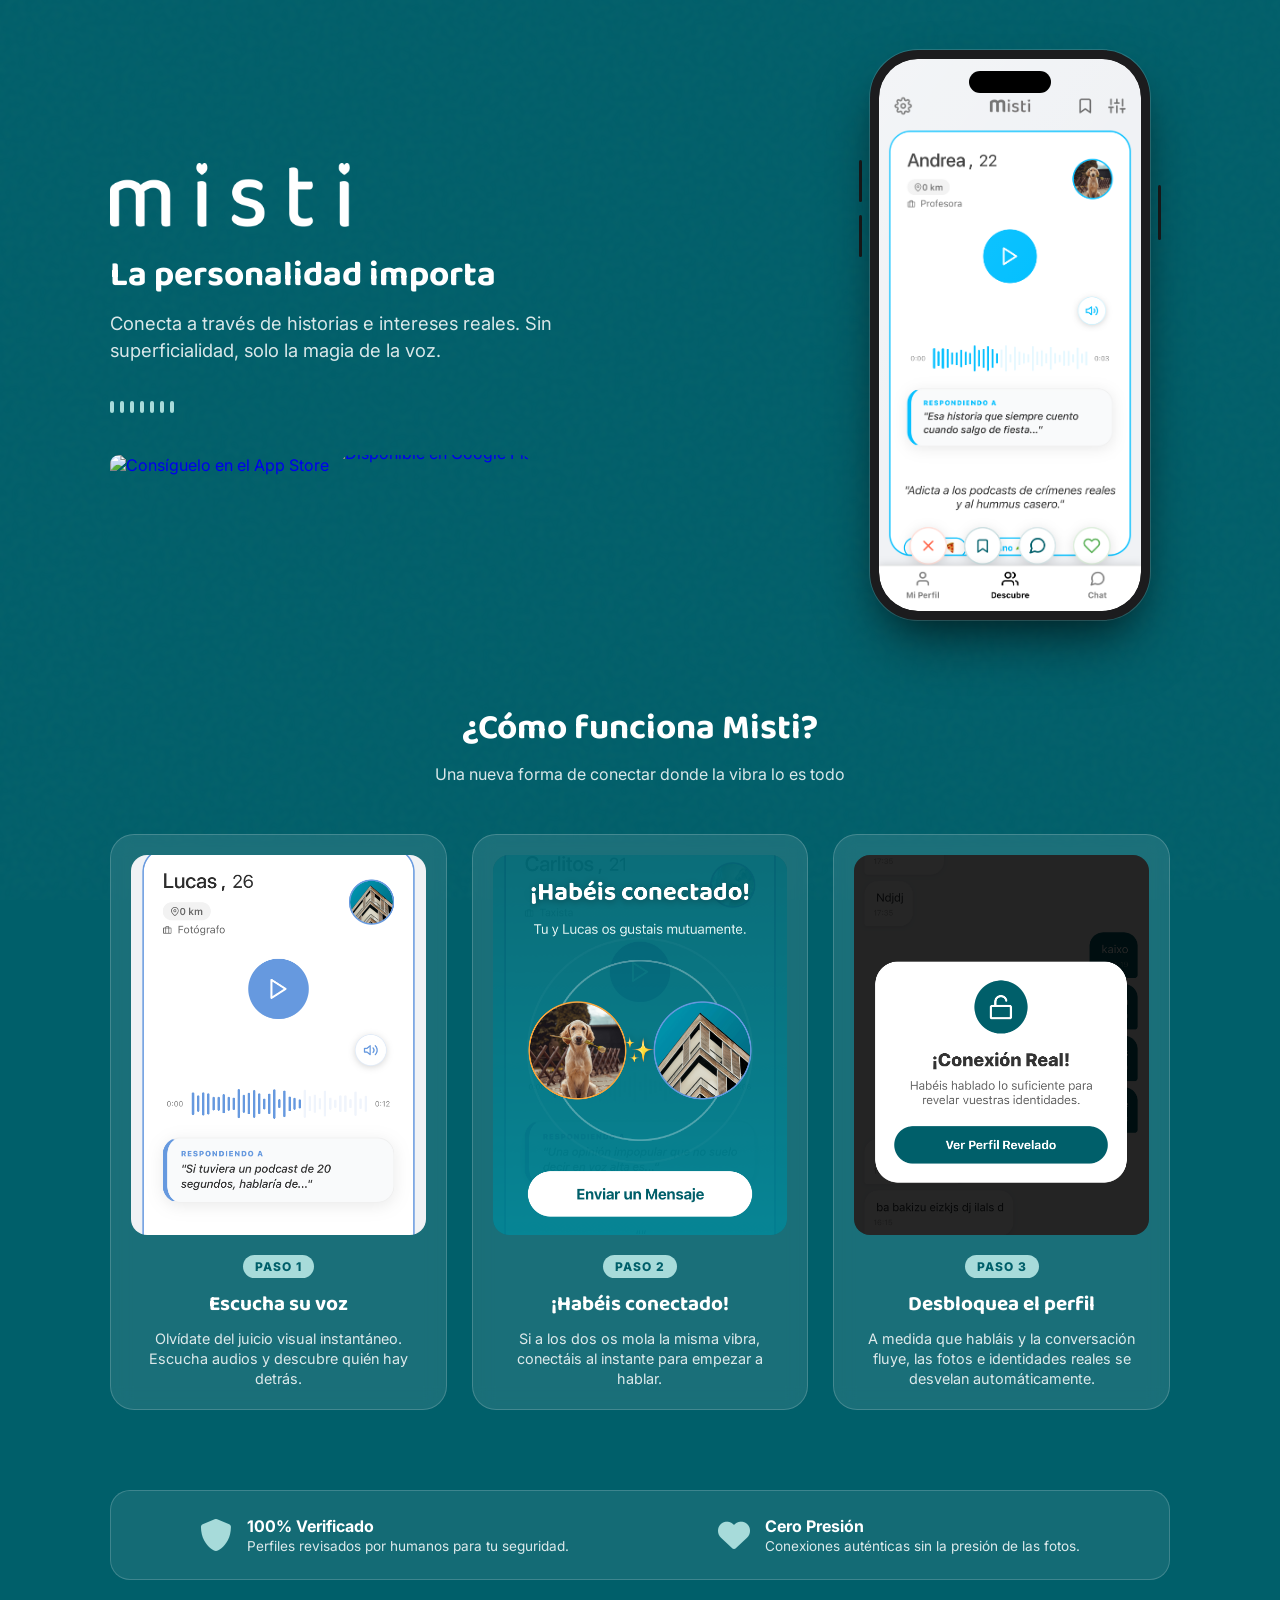
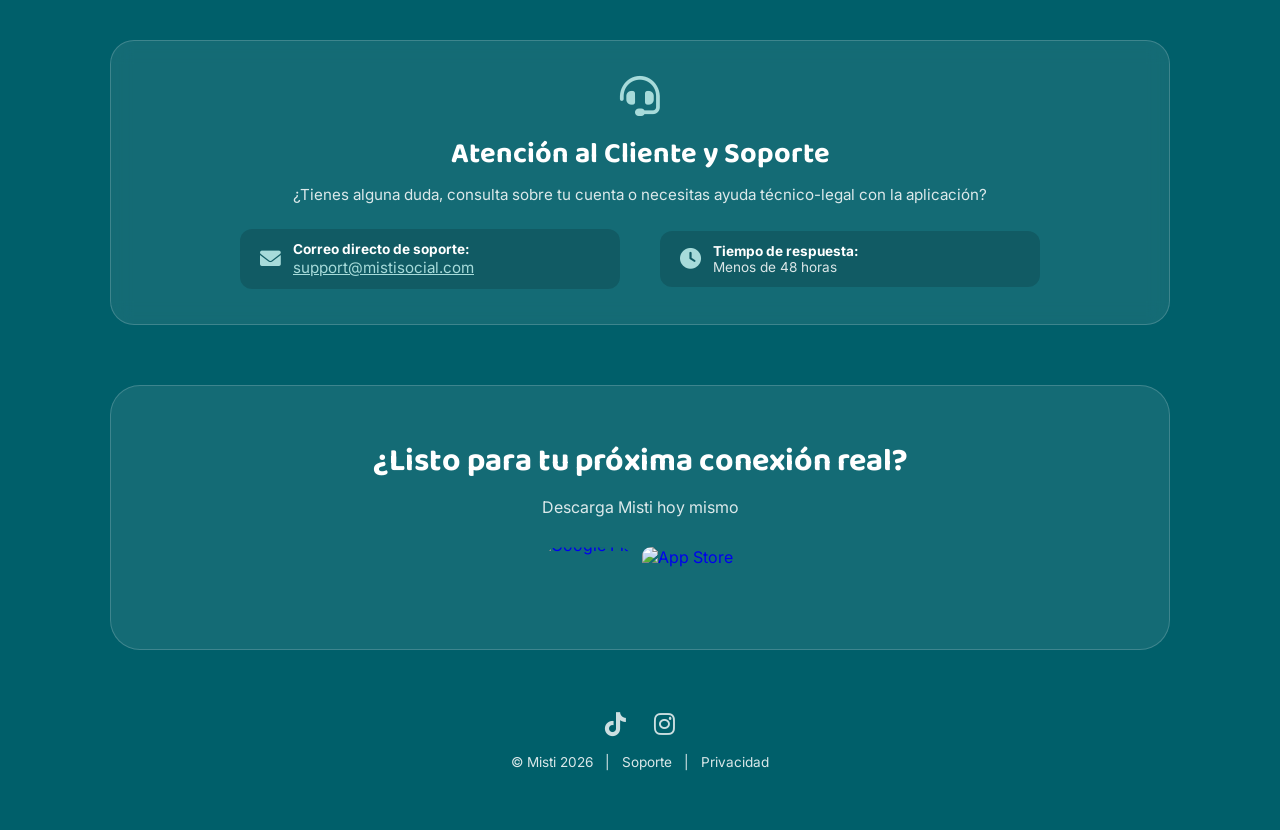
==== commit 7971033f: "Add files via upload botones de ios y google" ====
--- a/index.html
+++ b/index.html
@@ -37,10 +37,15 @@
                     <span></span><span></span><span></span><span></span><span></span><span></span><span></span>
                 </div>
 
-                <!-- BOTÓN GOOGLE PLAY -->
+                <!-- BOTONES DE TIENDAS (APP STORE & GOOGLE PLAY) -->
                 <div class="store-container hero-stores" id="download">
+                    <!-- APP STORE -->
+                    <a href="https://apps.apple.com/es/app/misti/id6782328166" target="_blank" class="store-button">
+                        <img src="https://tools.applemediaservices.com/api/badges/download-on-the-app-store/black/es-es?size=250x83" alt="Consíguelo en el App Store" class="app-store-img">
+                    </a>
+                    <!-- GOOGLE PLAY -->
                     <a href="https://play.google.com/store/apps/details?id=com.eainhoam.misti" target="_blank" class="store-button">
-                        <img src="https://play.google.com/intl/en_us/badges/static/images/badges/es_badge_web_generic.png" alt="Disponible en Google Play" class="play-store-img hero-play">
+                        <img src="https://play.google.com/intl/en_us/badges/static/images/badges/es_badge_web_generic.png" alt="Disponible en Google Play" class="play-store-img">
                     </a>
                 </div>
             </div>
@@ -168,6 +173,9 @@
                 <a href="https://play.google.com/store/apps/details?id=com.eainhoam.misti" target="_blank" class="store-button">
                     <img src="https://play.google.com/intl/en_us/badges/static/images/badges/es_badge_web_generic.png" alt="Google Play" class="play-store-img">
                 </a>
+                <a href="https://apps.apple.com/es/app/misti/id6782328166" target="_blank" class="store-button">
+                    <img src="https://tools.applemediaservices.com/api/badges/download-on-the-app-store/black/es-es?size=250x83" alt="App Store" class="app-store-img">
+                </a>
             </div>
         </section>
 
--- a/style.css
+++ b/style.css
@@ -232,62 +232,66 @@
     border-radius: 38px;
 }
 
-/* BOTONES DE TIENDA GENERALES */
+/* BOTONES DE TIENDA SIMÉTRICOS Y UNIFICADOS */
 .store-container { 
     display: flex;
     flex-wrap: wrap;
     align-items: center;
-    gap: 15px;
+    gap: 12px;
+}
+
+.hero-stores {
+    margin-top: 10px;
+}
+
+@media (max-width: 899px) {
+    .hero-stores { 
+        justify-content: center; 
+    }
+}
+
+.footer-stores {
+    justify-content: center;
+    width: 100%;
 }
 
 .store-button {
     display: inline-flex;
     align-items: center;
     justify-content: center;
+    height: 52px;
     text-decoration: none;
+    border-radius: 9px; /* Curvatura idéntica a la insignia de Apple */
+    overflow: hidden; /* Asegura que el contenido respete los bordes */
+}
+
+.store-button img {
+    transition: transform 0.2s ease;
 }
 
 .store-button:hover img { 
-    transform: scale(1.05); 
-}
-
-/* BOTONES SUPERIORES (HERO) - MÁS GRANDES */
-.hero-stores {
-    margin-top: 10px;
-}
-
-@media (max-width: 899px) {
-    .hero-stores { justify-content: center; }
-}
-
-.play-store-img.hero-play { 
-    height: 75px; /* Un poco más grandes */
+    transform: scale(1.04); 
+}
+
+/* App Store Image */
+.app-store-img {
+    height: 52px;
     width: auto;
-}
-
-.app-store-img.hero-app {
-    height: 53px; /* Escala idéntica a Play Store */
+    object-fit: contain;
+}
+
+/* Google Play Image (con borde simulado fino idéntico) */
+.play-store-img {
+    height: 78px;
     width: auto;
-    border-radius: 7px;
-}
-
-/* BOTONES INFERIORES (CENTRADOS) */
-.footer-stores {
-    justify-content: center;
-    width: 100%;
-}
-
-.play-store-img { 
-    height: 65px;
-    width: auto;
-}
-
-.app-store-img {
-    height: 46px;
-    width: auto;
-    border-radius: 6px;
-}
-
+    margin: -13px;
+    object-fit: contain;
+    border-radius: 20px;
+    /* Recorta la imagen a 52px, añade bordes redondeados de 9px y el borde fino blanco al 30% de opacidad */
+    clip-path: inset(13px round 9px);
+    border: 1px solid rgba(255, 255, 255, 0.35);
+    box-sizing: border-box;
+}
 /* SHOWCASE Y CARDS MEJORADAS */
 .showcase-section { margin: 80px 0; }
 .section-title { text-align: center; margin-bottom: 50px; }
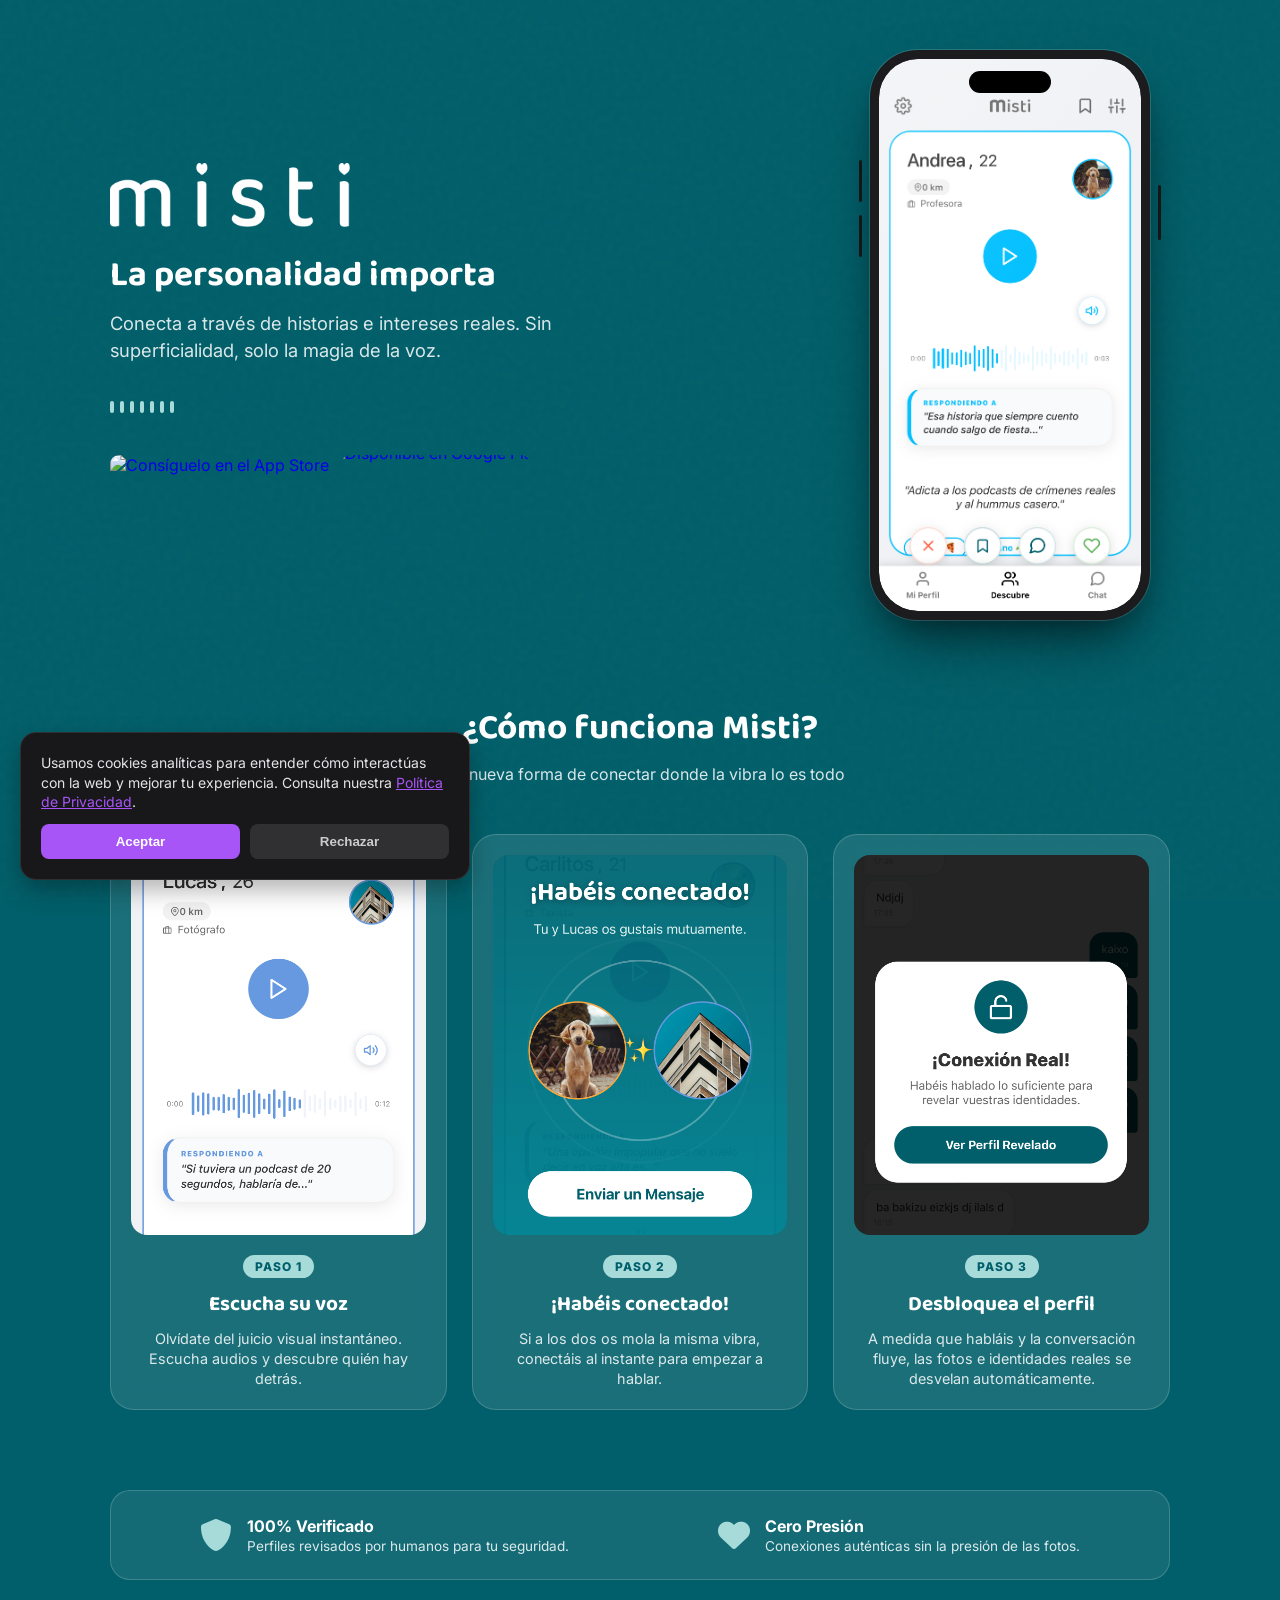
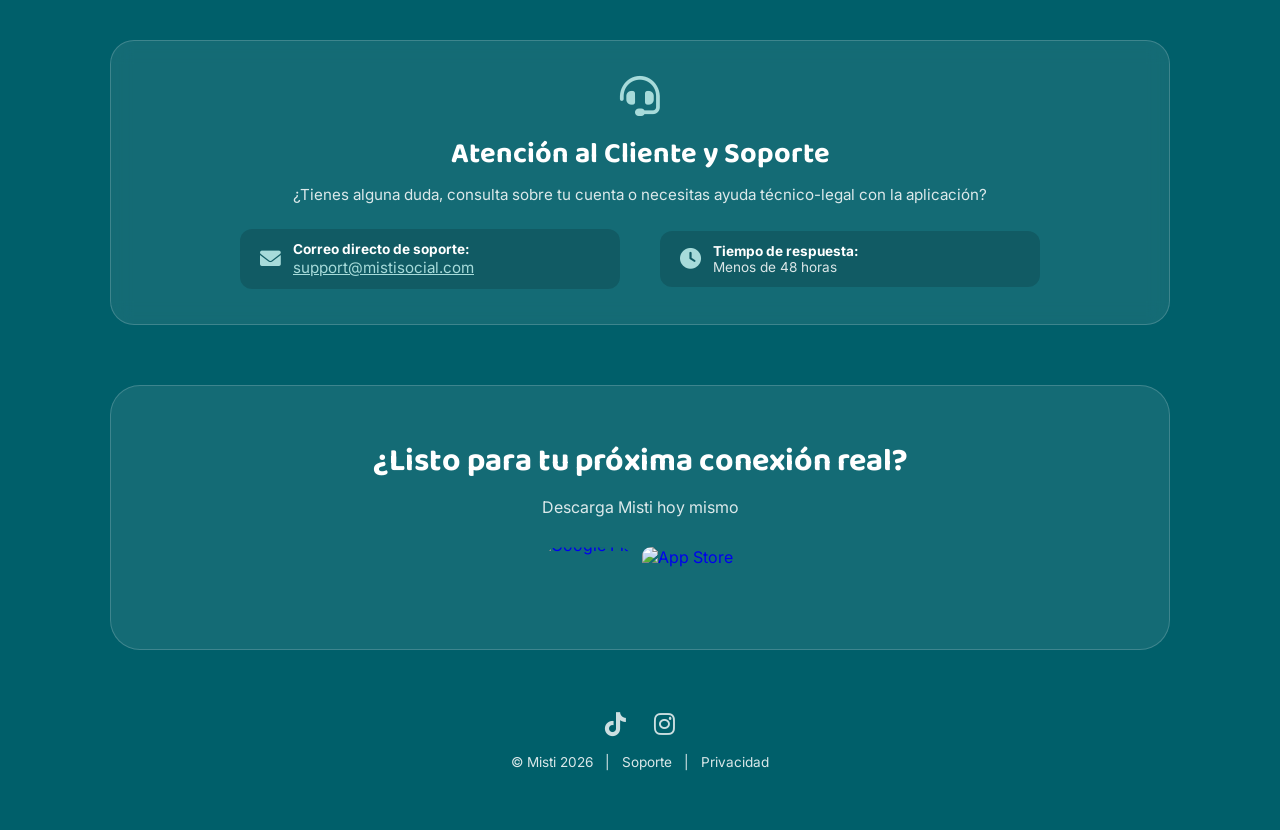
==== commit 1ae4aede: "Add files via upload cookies" ====
--- a/index.html
+++ b/index.html
@@ -1,10 +1,19 @@
 <!DOCTYPE html>
 <html lang="es">
 <head>
-    <meta name="google-site-verification" content="SDraHPqKof3FhX2z7Es7QqbI7flGneqFLPKbkOYGBNk" />
+    <meta name="google-site-verification" content="E-iQfotr7Z9DI8s6gxAMP_kg4Ziaa6E_RvD7F4HYjkI" />
     <meta charset="UTF-8">
     <meta name="viewport" content="width=device-width, initial-scale=1.0">
-    <title>Misti | Conexiones Reales por Voz</title>
+    <!-- Google tag (gtag.js) -->
+    <script async src="https://www.googletagmanager.com/gtag/js?id=G-YQ5108YTSP"></script>
+    <script>
+    window.dataLayer = window.dataLayer || [];
+    function gtag(){dataLayer.push(arguments);}
+    gtag('js', new Date());
+
+    gtag('config', 'G-YQ5108YTSP');
+    </script>
+    <title>Misti | citas a ciegas</title>
     <link rel="icon" type="image/png" href="img/favicon.png">
     <link rel="stylesheet" href="style.css">
     <link href="https://fonts.googleapis.com/css2?family=Baloo+2:wght@600;800&family=Inter:wght@400;600;700;800&display=swap" rel="stylesheet">
@@ -203,5 +212,38 @@
         }, 600);
     });
     </script>
+    <!-- BANNER DE COOKIES -->
+<div id="cookie-banner" style="position: fixed; bottom: 20px; left: 20px; right: 20px; max-width: 450px; background: #18181b; color: #fff; padding: 20px; border-radius: 16px; box-shadow: 0 10px 25px rgba(0,0,0,0.3); font-family: 'Inter', sans-serif; font-size: 14px; z-index: 999999; display: none; border: 1px solid rgba(255,255,255,0.1);">
+    <p style="margin: 0 0 12px 0; line-height: 1.4; color: #e4e4e7;">
+        Usamos cookies analíticas para entender cómo interactúas con la web y mejorar tu experiencia. Consulta nuestra <a href="privacidad.html" style="color: #a855f7; text-decoration: underline;">Política de Privacidad</a>.
+    </p>
+    <div style="display: flex; gap: 10px;">
+        <button id="accept-cookies" style="flex: 1; background: #a855f7; color: white; border: none; padding: 10px 16px; border-radius: 8px; font-weight: 600; cursor: pointer; transition: background 0.2s;">Aceptar</button>
+        <button id="decline-cookies" style="flex: 1; background: rgba(255,255,255,0.1); color: #ccc; border: none; padding: 10px 16px; border-radius: 8px; font-weight: 600; cursor: pointer;">Rechazar</button>
+    </div>
+</div>
+
+<script>
+window.addEventListener('load', function() {
+    const banner = document.getElementById('cookie-banner');
+    const acceptBtn = document.getElementById('accept-cookies');
+    const declineBtn = document.getElementById('decline-cookies');
+
+    // Comprobar si el usuario ya ha elegido
+    if (!localStorage.getItem('misti_cookie_consent')) {
+        banner.style.display = 'block';
+    }
+
+    acceptBtn.addEventListener('click', function() {
+        localStorage.setItem('misti_cookie_consent', 'accepted');
+        banner.style.display = 'none';
+    });
+
+    declineBtn.addEventListener('click', function() {
+        localStorage.setItem('misti_cookie_consent', 'declined');
+        banner.style.display = 'none';
+    });
+});
+</script>
 </body>
 </html>
